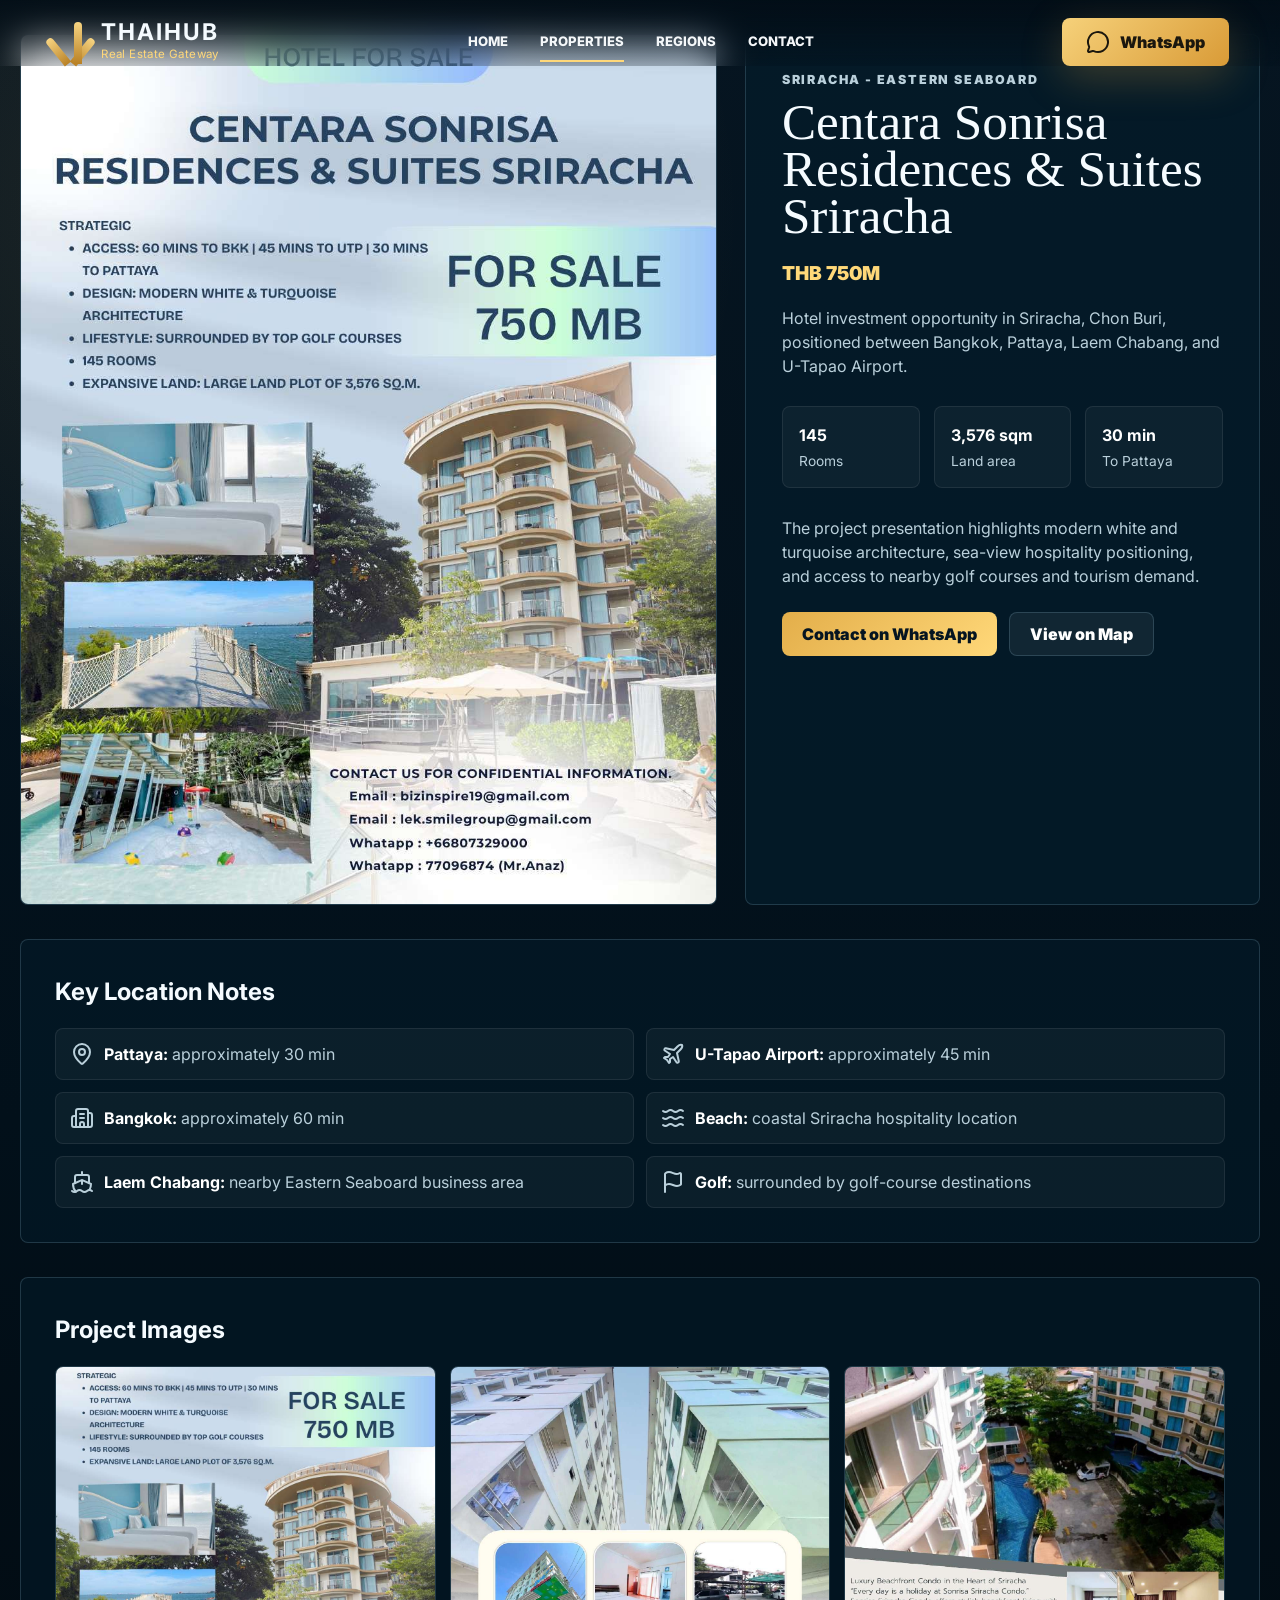
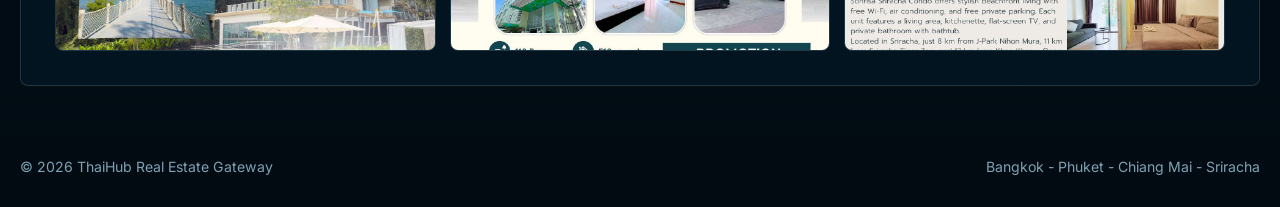
==== property-centara-sonrisa.html @ f7728a16 "Initial website with map files" ====
<!DOCTYPE html>
<html lang="en">
<head>
  <meta charset="UTF-8">
  <meta name="viewport" content="width=device-width, initial-scale=1.0">
  <title>Centara Sonrisa Residences & Suites | ThaiHub</title>
  <link rel="preconnect" href="https://fonts.googleapis.com">
  <link rel="preconnect" href="https://fonts.gstatic.com" crossorigin>
  <link href="https://fonts.googleapis.com/css2?family=Cairo:wght@400;600;700;800&family=Cormorant+Garamond:wght@600;700&family=Inter:wght@400;500;600;700;800&family=Noto+Sans+Thai:wght@400;600;700&display=swap" rel="stylesheet">
  <link rel="stylesheet" href="styles.css">
</head>
<body class="property-detail-page">
  <header class="site-header detail-header">
    <a class="brand" href="index.html">
      <span class="brand-mark" aria-hidden="true">
        <span></span><span></span><span></span>
      </span>
      <span><strong>ThaiHub</strong><small>Real Estate Gateway</small></span>
    </a>
    <nav class="main-nav" aria-label="Primary">
      <a href="index.html#home">Home</a>
      <a class="active" href="index.html#properties">Properties</a>
      <a href="index.html#regions">Regions</a>
      <a href="index.html#contact">Contact</a>
    </nav>
    <a class="primary-action" href="https://wa.me/66644462456?text=Hello%20ThaiHub%2C%20I%20want%20details%20about%20Centara%20Sonrisa%20Residences%20and%20Suites." target="_blank" rel="noreferrer">
      <i data-lucide="message-circle"></i>
      WhatsApp
    </a>
  </header>

  <main class="detail-main">
    <section class="detail-hero container">
      <div class="detail-media">
        <img src="assets/projects/centara-p1-1.jpg" alt="Centara Sonrisa Residences and Suites Sriracha exterior">
      </div>
      <div class="detail-panel">
        <p class="eyebrow">Sriracha - Eastern Seaboard</p>
        <h1>Centara Sonrisa Residences & Suites Sriracha</h1>
        <strong class="detail-price">THB 750M</strong>
        <p>
          Hotel investment opportunity in Sriracha, Chon Buri, positioned between Bangkok,
          Pattaya, Laem Chabang, and U-Tapao Airport.
        </p>
        <div class="detail-grid">
          <div class="detail-spec"><strong>145</strong><span>Rooms</span></div>
          <div class="detail-spec"><strong>3,576 sqm</strong><span>Land area</span></div>
          <div class="detail-spec"><strong>30 min</strong><span>To Pattaya</span></div>
        </div>
        <p>
          The project presentation highlights modern white and turquoise architecture,
          sea-view hospitality positioning, and access to nearby golf courses and tourism demand.
        </p>
        <div class="detail-actions">
          <a class="primary" href="https://wa.me/66644462456?text=Hello%20ThaiHub%2C%20I%20want%20details%20about%20Centara%20Sonrisa%20Residences%20and%20Suites." target="_blank" rel="noreferrer">Contact on WhatsApp</a>
          <a class="secondary" href="index.html?property=project-centara-sonrisa#regions">View on Map</a>
        </div>
      </div>
    </section>

    <section class="detail-section container">
      <h2>Key Location Notes</h2>
      <ul class="detail-list">
        <li><i data-lucide="map-pin"></i><span><strong>Pattaya:</strong> approximately 30 min</span></li>
        <li><i data-lucide="plane"></i><span><strong>U-Tapao Airport:</strong> approximately 45 min</span></li>
        <li><i data-lucide="building-2"></i><span><strong>Bangkok:</strong> approximately 60 min</span></li>
        <li><i data-lucide="waves"></i><span><strong>Beach:</strong> coastal Sriracha hospitality location</span></li>
        <li><i data-lucide="ship"></i><span><strong>Laem Chabang:</strong> nearby Eastern Seaboard business area</span></li>
        <li><i data-lucide="flag"></i><span><strong>Golf:</strong> surrounded by golf-course destinations</span></li>
      </ul>
    </section>

    <section class="detail-section container">
      <h2>Project Images</h2>
      <div class="detail-gallery">
        <img src="assets/projects/centara-p1-1.jpg" alt="Centara Sonrisa project exterior">
        <img src="assets/projects/centara-p2-1.jpg" alt="Centara Sonrisa presentation page">
        <img src="assets/projects/centara-p3-1.jpg" alt="Centara Sonrisa facilities and location">
      </div>
    </section>
  </main>

  <footer class="site-footer">
    <span>© 2026 ThaiHub Real Estate Gateway</span>
    <span>Bangkok - Phuket - Chiang Mai - Sriracha</span>
  </footer>
  <script src="assets/lucide.min.js"></script>
  <script>
    if (window.lucide) window.lucide.createIcons();
  </script>
</body>
</html>
---- styles.css ----
:root {
  color-scheme: dark;
  --bg: #02131f;
  --bg-2: #041d2c;
  --panel: rgba(5, 32, 48, 0.78);
  --panel-strong: rgba(7, 41, 60, 0.92);
  --line: rgba(166, 214, 235, 0.18);
  --line-bright: rgba(232, 190, 102, 0.5);
  --text: #f5fbff;
  --muted: #bad0db;
  --soft: #7ea2b4;
  --gold: #e3ae4a;
  --gold-2: #ffd879;
  --teal: #19d0b4;
  --cyan: #36b9ff;
  --blue: #2da9ff;
  --violet: #b56cff;
  --orange: #ff744d;
  --green: #84d95c;
  --radius: 8px;
  --shadow: 0 24px 80px rgba(0, 0, 0, 0.34);
  --hero-image: url("assets/hero.jpg");
  --phuket-image: url("assets/phuket.jpg");
  --bangkok-image: url("assets/bangkok.jpg");
  --chiang-mai-image: url("assets/chiang-mai.jpg");
  --pattaya-image: url("assets/pattaya.jpg");
  --khon-kaen-image: url("assets/khon-kaen.jpg");
  --surat-thani-image: url("assets/surat-thani.jpg");
  --active-image: var(--chiang-mai-image);
  --active-color: var(--teal);
}

* {
  box-sizing: border-box;
}

html {
  scroll-behavior: smooth;
}

body {
  margin: 0;
  min-width: 320px;
  overflow-x: hidden;
  background:
    radial-gradient(circle at 73% 8%, rgba(232, 174, 83, 0.17), transparent 26rem),
    radial-gradient(circle at 13% 54%, rgba(45, 169, 255, 0.16), transparent 30rem),
    linear-gradient(180deg, #020f19 0%, #031724 35%, #041c2b 100%);
  color: var(--text);
  font-family:
    Inter, ui-sans-serif, system-ui, -apple-system, BlinkMacSystemFont, "Segoe UI",
    sans-serif;
  line-height: 1.5;
}

body.nav-open {
  overflow: hidden;
}

a {
  color: inherit;
  text-decoration: none;
}

button,
a {
  -webkit-tap-highlight-color: transparent;
}

button {
  color: inherit;
  font: inherit;
}

img,
svg {
  display: block;
}

.container {
  width: min(100% - 40px, 1450px);
  margin-inline: auto;
}

.sr-only {
  position: absolute;
  width: 1px;
  height: 1px;
  padding: 0;
  margin: -1px;
  overflow: hidden;
  clip: rect(0, 0, 0, 0);
  white-space: nowrap;
  border: 0;
}

.site-header {
  position: fixed;
  inset: 0 0 auto;
  z-index: 20;
  display: grid;
  grid-template-columns: auto 1fr auto;
  align-items: center;
  gap: 28px;
  padding: 18px clamp(18px, 4vw, 58px);
  background: linear-gradient(180deg, rgba(2, 13, 22, 0.86), rgba(2, 13, 22, 0.22));
  backdrop-filter: blur(18px);
}

.brand {
  display: inline-flex;
  align-items: center;
  gap: 12px;
  min-width: max-content;
  letter-spacing: 0;
}

.brand strong {
  display: block;
  font-size: clamp(1.16rem, 1.8vw, 1.46rem);
  line-height: 1;
  text-transform: uppercase;
  letter-spacing: 2px;
}

.brand small {
  display: block;
  margin-top: 2px;
  color: var(--gold-2);
  font-size: 0.72rem;
  letter-spacing: 0.4px;
}

.brand-mark {
  position: relative;
  width: 38px;
  height: 44px;
  flex: 0 0 38px;
}

.brand-mark span {
  position: absolute;
  inset: auto 0 0;
  margin: auto;
  width: 8px;
  border-radius: 999px 999px 2px 2px;
  background: linear-gradient(180deg, #f7d482, #b98125);
  transform-origin: bottom center;
}

.brand-mark span:nth-child(1) {
  left: 5px;
  height: 32px;
  transform: rotate(39deg);
}

.brand-mark span:nth-child(2) {
  left: 15px;
  height: 42px;
}

.brand-mark span:nth-child(3) {
  right: 5px;
  height: 32px;
  transform: rotate(-39deg);
}

.main-nav {
  justify-self: center;
  display: flex;
  align-items: center;
  justify-content: center;
  gap: clamp(16px, 2.5vw, 40px);
  color: #f4f7f9;
  font-size: 0.82rem;
  font-weight: 800;
  text-transform: uppercase;
}

.main-nav a {
  position: relative;
  padding: 10px 0;
}

.main-nav a::after {
  content: "";
  position: absolute;
  left: 0;
  right: 0;
  bottom: 0;
  height: 2px;
  transform: scaleX(0);
  transform-origin: center;
  background: var(--gold-2);
  transition: transform 180ms ease;
}

.main-nav a:hover::after,
.main-nav a.active::after {
  transform: scaleX(1);
}

.language-switcher {
  display: inline-flex;
  align-items: center;
  gap: 2px;
  padding: 3px;
  border: 1px solid rgba(255, 255, 255, 0.12);
  border-radius: 8px;
  background: rgba(3, 18, 29, 0.66);
}

.language-switcher button {
  border: 0;
  border-radius: 6px;
  background: transparent;
  padding: 9px 13px;
  cursor: pointer;
  color: #f7fbff;
  font-weight: 800;
}

.language-switcher button.active {
  background: rgba(0, 0, 0, 0.34);
}

.menu-toggle {
  display: none;
  width: 42px;
  height: 42px;
  place-items: center;
  border: 1px solid var(--line);
  border-radius: 8px;
  background: rgba(2, 20, 33, 0.7);
  cursor: pointer;
}

.hero {
  position: relative;
  min-height: 68vh;
  padding: clamp(112px, 14vw, 145px) clamp(20px, 8vw, 128px) clamp(58px, 8vw, 95px);
  display: flex;
  align-items: center;
  isolation: isolate;
  overflow: hidden;
}

.hero-media {
  position: absolute;
  inset: 0;
  z-index: -2;
  background-image: var(--hero-image);
  background-size: cover;
  background-position: center;
  transform: scale(1.02);
}

.hero::before,
.hero::after {
  content: "";
  position: absolute;
  inset: 0;
  z-index: -1;
  pointer-events: none;
}

.hero::before {
  background:
    linear-gradient(90deg, rgba(1, 12, 21, 0.96) 0%, rgba(2, 14, 23, 0.74) 35%, rgba(3, 17, 29, 0.2) 72%),
    linear-gradient(180deg, rgba(2, 13, 22, 0.48), rgba(2, 13, 22, 0.9));
}

.hero::after {
  background: linear-gradient(180deg, transparent 0%, var(--bg) 100%);
}

.hero-content {
  max-width: 690px;
}

.eyebrow {
  margin: 0 0 8px;
  color: var(--gold-2);
  font-size: 0.78rem;
  font-weight: 900;
  letter-spacing: 1.8px;
  text-transform: uppercase;
}

h1,
h2,
h3,
p {
  margin-top: 0;
}

h1 {
  margin-bottom: 12px;
  font-family: Georgia, "Times New Roman", serif;
  font-size: clamp(3.2rem, 7vw, 6.8rem);
  line-height: 0.92;
  font-weight: 500;
}

.hero-lead {
  max-width: 610px;
  margin-bottom: 28px;
  color: #f0f5f7;
  font-size: clamp(1.16rem, 2.2vw, 1.72rem);
  font-weight: 760;
}

.hero-actions,
.contact-section {
  display: flex;
  align-items: center;
  gap: 14px;
  flex-wrap: wrap;
}

.primary-action,
.secondary-action,
.card-action {
  min-height: 48px;
  display: inline-flex;
  align-items: center;
  justify-content: center;
  gap: 10px;
  border-radius: 8px;
  font-weight: 900;
  transition:
    transform 180ms ease,
    border-color 180ms ease,
    background 180ms ease;
}

.primary-action {
  padding: 0 24px;
  color: #1b170e;
  background: linear-gradient(135deg, #f6d17a, #d99b37);
  box-shadow: 0 12px 40px rgba(225, 164, 62, 0.25);
}

.secondary-action,
.card-action {
  border: 1px solid var(--line);
  background: rgba(5, 30, 47, 0.62);
  color: #f8fcff;
}

.secondary-action {
  padding: 0 20px;
}

.primary-action:hover,
.secondary-action:hover,
.card-action:hover {
  transform: translateY(-2px);
}

.region-section,
.properties-section,
.about-section,
.contact-section {
  width: min(100% - 40px, 1450px);
  margin-inline: auto;
  scroll-margin-top: 112px;
}

.region-section {
  position: relative;
  padding: 40px 0 60px;
}

.section-heading {
  position: relative;
  z-index: 5;
  text-align: center;
  margin-bottom: 30px;
}

.section-heading h2,
.properties-section h2,
.about-section h2,
.contact-section h2 {
  margin-bottom: 0;
  color: var(--gold-2);
  font-family: Georgia, "Times New Roman", serif;
  font-size: clamp(2rem, 3.6vw, 3.25rem);
  line-height: 1.03;
  font-weight: 500;
}

.section-heading.compact {
  margin-bottom: 20px;
}

.region-grid {
  display: grid;
  grid-template-columns: minmax(275px, 340px) minmax(390px, 1fr) minmax(300px, 380px);
  gap: 22px;
  align-items: center;
}

.spotlight-card,
.region-button,
.benefit-strip,
.property-card,
.about-section,
.contact-section {
  border: 1px solid var(--line);
  background: var(--panel);
  box-shadow: var(--shadow);
  backdrop-filter: blur(22px);
}

.spotlight-card {
  overflow: hidden;
  border-radius: var(--radius);
}

.spotlight-image {
  min-height: 155px;
  background:
    linear-gradient(180deg, rgba(2, 14, 23, 0.04), rgba(2, 14, 23, 0.7)),
    var(--active-image);
  background-size: cover;
  background-position: center;
}

.spotlight-body {
  padding: 22px 24px 18px;
}

.region-type {
  margin-bottom: 2px;
  color: var(--muted);
  font-weight: 700;
}

.spotlight-card h3 {
  margin-bottom: 18px;
  font-size: clamp(2.1rem, 3.2vw, 2.75rem);
  line-height: 1;
  text-transform: uppercase;
}

.weather-row {
  display: flex;
  align-items: center;
  gap: 14px;
  margin-bottom: 20px;
}

.weather-icon {
  width: 56px;
  height: 56px;
  display: grid;
  place-items: center;
  color: var(--gold-2);
}

.weather-icon svg {
  width: 42px;
  height: 42px;
  stroke-width: 1.8;
}

.weather-row strong {
  display: block;
  font-size: 2.35rem;
  line-height: 1;
}

.weather-row span:not(.weather-icon) {
  color: var(--muted);
  font-size: 0.94rem;
}

.metric-stack {
  display: grid;
  gap: 16px;
  padding: 16px 0;
  border-top: 1px solid rgba(255, 255, 255, 0.08);
  border-bottom: 1px solid rgba(255, 255, 255, 0.08);
}

.metric-label {
  display: flex;
  justify-content: space-between;
  gap: 12px;
  margin-bottom: 8px;
  color: #eff7fb;
  font-size: 0.94rem;
}

.metric-label strong {
  color: #fff;
}

.meter {
  display: block;
  height: 7px;
  overflow: hidden;
  border-radius: 999px;
  background: rgba(126, 162, 180, 0.22);
}

.meter span {
  display: block;
  height: 100%;
  width: 50%;
  border-radius: inherit;
  background: linear-gradient(90deg, var(--active-color), var(--cyan));
  transition: width 220ms ease;
}

.best-for {
  display: flex;
  gap: 12px;
  align-items: flex-start;
  padding: 16px 0;
}

.best-icon {
  color: var(--active-color);
}

.best-for small {
  display: block;
  color: var(--soft);
  font-weight: 800;
}

.best-for p {
  margin-bottom: 0;
  color: #f8fbff;
}

.card-action {
  width: 100%;
  justify-content: space-between;
  padding: 0 18px;
}

.map-panel {
  position: relative;
  min-height: 620px;
  display: grid;
  place-items: center;
  align-self: start;
  isolation: isolate;
  touch-action: pan-y;
}

.map-panel::before {
  content: "";
  position: absolute;
  inset: 2% 4% 0;
  border-radius: 48%;
  background:
    radial-gradient(circle, rgba(23, 204, 184, 0.1), transparent 58%),
    radial-gradient(circle at 45% 56%, rgba(218, 164, 65, 0.08), transparent 36%);
  filter: blur(2px);
}

.thai-map {
  position: relative;
  z-index: 1;
  width: min(100%, 720px);
  height: auto;
  overflow: visible;
}

.thai-gadm-map {
  position: relative;
  z-index: 2;
  width: min(100%, 520px);
  height: min(74vh, 700px);
  min-height: 560px;
  border: 0;
  filter: drop-shadow(0 24px 45px rgba(0, 0, 0, 0.34));
  will-change: transform;
}

.thai-gadm-inline-map {
  overflow: visible;
  background: transparent;
}

.map-zoom-controls {
  position: absolute;
  top: 18px;
  right: 18px;
  z-index: 7;
  display: grid;
  gap: 8px;
}

.map-zoom-controls button {
  width: 38px;
  height: 38px;
  display: grid;
  place-items: center;
  border: 1px solid rgba(255, 216, 121, 0.3);
  border-radius: 8px;
  color: #fff;
  background: rgba(3, 24, 38, 0.82);
  box-shadow: 0 12px 28px rgba(0, 0, 0, 0.28);
  cursor: pointer;
  transition:
    transform 160ms ease,
    border-color 160ms ease,
    background 160ms ease;
}

.map-zoom-controls button:hover,
.map-zoom-controls button:focus-visible {
  transform: translateY(-1px);
  border-color: rgba(255, 216, 121, 0.68);
  background: rgba(8, 42, 62, 0.94);
}

.map-zoom-controls svg {
  width: 18px;
  height: 18px;
}

.city-marker-layer,
.property-marker-layer {
  pointer-events: auto;
}

.province-label-layer {
  pointer-events: none;
}

.province-label {
  fill: rgba(246, 252, 255, 0.78);
  stroke: rgba(2, 19, 31, 0.66);
  paint-order: stroke;
  font-weight: 800;
  letter-spacing: 0;
  text-anchor: middle;
  vector-effect: non-scaling-stroke;
  opacity: 0.86;
}

.city-marker,
.property-marker {
  cursor: pointer;
}

.city-marker {
  filter: drop-shadow(0 0 8px rgba(255, 70, 82, 0.64));
}

.city-marker-halo {
  fill: rgba(255, 56, 72, 0.16);
  stroke: rgba(255, 174, 174, 0.5);
  stroke-width: 2;
}

.city-marker-dot {
  fill: #ff3548;
  stroke: #fff0f1;
  stroke-width: 2;
}

.property-marker {
  filter: drop-shadow(0 0 10px rgba(255, 56, 72, 0.82));
}

.property-marker.focused {
  filter: drop-shadow(0 0 16px rgba(255, 216, 121, 0.95));
}

.property-marker.focused .property-marker-diamond {
  stroke: #fff3c5;
  stroke-width: 4;
}

.property-marker-halo {
  fill: rgba(255, 216, 121, 0.18);
  stroke: rgba(255, 216, 121, 0.68);
  stroke-width: 2;
  transform-box: fill-box;
  transform-origin: center;
  animation: propertyPulse 1.9s ease-in-out infinite;
}

.property-marker-diamond {
  fill: rgba(2, 19, 31, 0.88);
  stroke: #ffd879;
  stroke-width: 3;
}

.property-marker-dot {
  fill: #ffd879;
  stroke: #08131c;
  stroke-width: 2.4;
}

.map-hover-card {
  position: absolute;
  z-index: 6;
  width: 232px;
  overflow: hidden;
  border: 1px solid rgba(255, 216, 121, 0.4);
  border-radius: 8px;
  background: rgba(3, 24, 38, 0.94);
  box-shadow: 0 20px 50px rgba(0, 0, 0, 0.36);
  opacity: 0;
  pointer-events: none;
  transform: translate(-50%, 12px) scale(0.96);
  transition:
    opacity 150ms ease,
    transform 150ms ease;
}

.map-hover-card.visible {
  opacity: 1;
  pointer-events: auto;
  transform: translate(-50%, 12px) scale(1);
}

.map-hover-card img {
  width: 100%;
  height: 96px;
  object-fit: cover;
  display: block;
}

.map-hover-card span,
.map-hover-card strong,
.map-hover-card small {
  display: block;
  padding-inline: 14px;
}

.map-hover-card span {
  padding-top: 11px;
  color: var(--gold-2);
  font-size: 0.72rem;
  font-weight: 900;
  text-transform: uppercase;
}

.map-hover-card strong {
  padding-top: 3px;
  color: #fff;
  font-size: 0.95rem;
  line-height: 1.2;
}

.map-hover-card small {
  padding-top: 5px;
  padding-bottom: 13px;
  color: var(--muted);
  font-size: 0.78rem;
  line-height: 1.35;
}

.tooltip-actions {
  display: flex;
  gap: 8px;
  padding: 0 14px 14px;
}

.tooltip-action {
  flex: 1;
  display: inline-flex;
  align-items: center;
  justify-content: center;
  min-height: 34px;
  border: 1px solid rgba(255, 216, 121, 0.35);
  border-radius: 8px;
  color: #061521;
  background: linear-gradient(135deg, var(--gold), var(--gold-2));
  font-size: 0.78rem;
  font-weight: 900;
  text-decoration: none;
}

.tooltip-action.whatsapp {
  color: #fff;
  border-color: rgba(37, 211, 102, 0.42);
  background: rgba(37, 211, 102, 0.2);
}

@keyframes propertyPulse {
  0%,
  100% {
    transform: scale(0.72);
    opacity: 0.35;
  }

  50% {
    transform: scale(1.16);
    opacity: 0.72;
  }
}

.sea-route {
  fill: none;
  stroke: url("#seaLine");
  stroke-width: 2;
  stroke-dasharray: 8 9;
}

.route-soft {
  opacity: 0.72;
}

.region-area {
  cursor: pointer;
  stroke: rgba(255, 255, 255, 0.58);
  stroke-width: 3;
  stroke-linejoin: round;
  filter: drop-shadow(0 16px 22px rgba(0, 0, 0, 0.32));
  opacity: 0.78;
  transition:
    opacity 180ms ease,
    filter 180ms ease,
    transform 180ms ease;
}

.region-area[data-region="chiang-mai"] {
  fill: rgba(25, 208, 180, 0.66);
}

.region-area[data-region="khon-kaen"] {
  fill: rgba(181, 108, 255, 0.62);
}

.region-area[data-region="bangkok"] {
  fill: rgba(227, 174, 74, 0.74);
}

.region-area[data-region="pattaya"] {
  fill: rgba(255, 116, 77, 0.72);
}

.region-area[data-region="surat-thani"] {
  fill: rgba(132, 217, 92, 0.66);
}

.region-area[data-region="phuket"] {
  fill: rgba(45, 169, 255, 0.7);
}

.region-area:hover,
.region-area.active,
.map-pin.active circle:first-child {
  opacity: 1;
  filter: url("#mapGlow");
}

.region-area.active {
  stroke: rgba(255, 255, 255, 0.9);
}

.map-is-zoomed .map-label .label-title {
  font-size: 10px;
  opacity: 0.78;
}

.map-is-zoomed .map-label .label-sub {
  font-size: 8px;
  opacity: 0.68;
}

.map-coastline {
  fill: none;
  pointer-events: none;
  stroke: rgba(249, 246, 230, 0.42);
  stroke-width: 1.3;
  stroke-dasharray: 3 7;
}

.map-pin {
  cursor: pointer;
}

.map-pin circle:first-child {
  fill: var(--pin, var(--teal));
  opacity: 0.86;
  transition:
    r 180ms ease,
    opacity 180ms ease;
}

.map-pin circle:nth-child(2) {
  fill: #fff;
}

.map-pin[data-region="chiang-mai"] {
  --pin: var(--teal);
}

.map-pin[data-region="khon-kaen"] {
  --pin: var(--violet);
}

.map-pin[data-region="bangkok"] {
  --pin: var(--gold);
}

.map-pin[data-region="pattaya"] {
  --pin: var(--orange);
}

.map-pin[data-region="surat-thani"] {
  --pin: var(--green);
}

.map-pin[data-region="phuket"] {
  --pin: var(--blue);
}

.map-pin.active circle:first-child {
  r: 19;
}

.map-label {
  cursor: pointer;
  fill: #fff;
}

.map-label path {
  fill: none;
  stroke: rgba(245, 248, 251, 0.25);
  stroke-dasharray: 4 5;
}

.label-title {
  font-size: 18px;
  font-weight: 900;
  letter-spacing: 0.5px;
}

.label-sub {
  fill: #d6e5eb;
  font-size: 14px;
}

.map-label.active .label-title {
  fill: var(--active-color);
}

.region-list {
  display: grid;
  gap: 10px;
}

.region-button {
  --card-image: var(--bangkok-image);
  position: relative;
  min-height: 86px;
  overflow: hidden;
  display: flex;
  align-items: center;
  justify-content: space-between;
  gap: 16px;
  border-radius: var(--radius);
  padding: 14px 16px 14px 20px;
  text-align: left;
  cursor: pointer;
}

.region-button::before {
  content: "";
  position: absolute;
  inset: 0 0 0 36%;
  background:
    linear-gradient(90deg, var(--panel-strong), rgba(3, 20, 32, 0.38)),
    var(--card-image);
  background-size: cover;
  background-position: center;
  opacity: 0.78;
  transition: opacity 180ms ease;
}

.region-button::after {
  content: "";
  position: absolute;
  inset: 0;
  border-radius: inherit;
  border-left: 4px solid var(--button-color, var(--gold));
  opacity: 0.84;
}

.region-button[data-region="bangkok"] {
  --card-image: var(--bangkok-image);
  --button-color: var(--gold);
}

.region-button[data-region="chiang-mai"] {
  --card-image: var(--chiang-mai-image);
  --button-color: var(--teal);
}

.region-button[data-region="pattaya"] {
  --card-image: var(--pattaya-image);
  --button-color: var(--orange);
}

.region-button[data-region="khon-kaen"] {
  --card-image: var(--khon-kaen-image);
  --button-color: var(--violet);
}

.region-button[data-region="surat-thani"] {
  --card-image: var(--surat-thani-image);
  --button-color: var(--green);
}

.region-button[data-region="phuket"] {
  --card-image: var(--phuket-image);
  --button-color: var(--blue);
}

.region-button[data-region="northern-thailand"] {
  --card-image: var(--chiang-mai-image);
  --button-color: var(--teal);
}

.region-button[data-region="isaan-northeast"] {
  --card-image: var(--khon-kaen-image);
  --button-color: var(--violet);
}

.region-button[data-region="western-mountain"] {
  --card-image: var(--hero-image);
  --button-color: var(--blue);
}

.region-button[data-region="bangkok-central"] {
  --card-image: var(--bangkok-image);
  --button-color: var(--gold);
}

.region-button[data-region="eastern-seaboard"] {
  --card-image: var(--pattaya-image);
  --button-color: var(--orange);
}

.region-button[data-region="southern-thailand"] {
  --card-image: var(--phuket-image);
  --button-color: var(--green);
}

.region-button:hover,
.region-button.active {
  border-color: color-mix(in srgb, var(--button-color) 70%, white 8%);
  transform: translateX(-3px);
}

.region-button:hover::before,
.region-button.active::before {
  opacity: 1;
}

.region-button-copy,
.region-button > svg {
  position: relative;
  z-index: 1;
}

.region-button strong,
.region-button small,
.region-button em {
  display: block;
}

.region-button strong {
  font-size: 1.08rem;
  text-transform: uppercase;
}

.region-button small {
  color: var(--button-color, var(--gold));
  font-weight: 900;
}

.region-button em {
  max-width: 250px;
  color: #eff7fb;
  font-size: 0.79rem;
  font-style: normal;
}

.benefit-strip {
  width: min(100%, 1180px);
  margin: 26px auto 0;
  display: grid;
  grid-template-columns: repeat(5, 1fr);
  border-radius: var(--radius);
  overflow: hidden;
}

.benefit-strip > div {
  display: flex;
  gap: 14px;
  padding: 20px 22px;
  border-right: 1px solid rgba(255, 255, 255, 0.08);
}

.benefit-strip > div:last-child {
  border-right: 0;
}

.benefit-strip svg {
  color: var(--gold-2);
  width: 34px;
  height: 34px;
  flex: 0 0 auto;
  stroke-width: 1.8;
}

.benefit-strip p {
  margin: 0;
}

.benefit-strip strong {
  display: block;
  margin-bottom: 2px;
}

.benefit-strip span {
  display: block;
  color: var(--muted);
  font-size: 0.9rem;
}

.properties-section {
  padding: 62px 0 48px;
}

.property-grid {
  display: grid;
  grid-template-columns: repeat(2, minmax(0, 1fr));
  gap: 18px;
}

.property-card {
  min-height: 210px;
  padding: 24px;
  border-radius: var(--radius);
  background:
    linear-gradient(180deg, rgba(4, 28, 43, 0.45), rgba(4, 28, 43, 0.94)),
    var(--panel);
}

.project-property-card {
  overflow: hidden;
  padding: 0;
}

.project-property-card img {
  display: block;
  width: 100%;
  height: 220px;
  object-fit: cover;
}

.project-property-card span,
.project-property-card h3,
.project-property-card p,
.project-property-card .property-card-link {
  margin-inline: 24px;
}

.property-card span {
  display: block;
  margin-top: 22px;
  color: var(--gold-2);
  font-weight: 900;
  text-transform: uppercase;
  font-size: 0.78rem;
}

.property-card h3 {
  margin: 12px 0 10px;
  font-size: clamp(1.35rem, 2.4vw, 2rem);
}

.property-card p {
  color: var(--muted);
  margin-bottom: 18px;
}

.property-card-link {
  display: inline-flex;
  align-items: center;
  justify-content: center;
  min-height: 40px;
  margin-bottom: 24px;
  padding: 0 18px;
  border: 1px solid rgba(255, 216, 121, 0.36);
  border-radius: 8px;
  color: #061521;
  background: linear-gradient(135deg, var(--gold), var(--gold-2));
  font-weight: 900;
  text-decoration: none;
}

.property-detail-page {
  min-height: 100vh;
  background:
    radial-gradient(circle at 16% 12%, rgba(212, 168, 83, 0.13), transparent 28%),
    linear-gradient(180deg, #061521, #02101a 62%, #020b12);
}

.detail-header {
  min-height: auto;
  padding-bottom: 0;
}

.detail-main {
  padding: 34px 0 70px;
}

.detail-hero {
  display: grid;
  grid-template-columns: minmax(0, 1.15fr) minmax(340px, 0.85fr);
  gap: 28px;
  align-items: stretch;
}

.detail-media {
  overflow: hidden;
  border: 1px solid var(--line);
  border-radius: var(--radius);
  background: rgba(4, 28, 43, 0.72);
}

.detail-media img {
  display: block;
  width: 100%;
  height: 100%;
  min-height: 500px;
  object-fit: cover;
}

.detail-panel {
  padding: clamp(24px, 4vw, 36px);
  border: 1px solid var(--line);
  border-radius: var(--radius);
  background: rgba(4, 28, 43, 0.76);
}

.detail-panel h1 {
  margin: 8px 0 12px;
  font-size: clamp(2rem, 4vw, 3.45rem);
}

.detail-panel p {
  color: var(--muted);
}

.detail-price {
  display: inline-flex;
  margin: 8px 0 18px;
  color: var(--gold-2);
  font-size: 1.2rem;
  font-weight: 900;
}

.detail-actions {
  display: flex;
  flex-wrap: wrap;
  gap: 12px;
  margin-top: 24px;
}

.detail-actions a {
  min-height: 44px;
  display: inline-flex;
  align-items: center;
  justify-content: center;
  padding: 0 20px;
  border-radius: 8px;
  text-decoration: none;
  font-weight: 900;
}

.detail-actions .primary {
  color: #061521;
  background: linear-gradient(135deg, var(--gold), var(--gold-2));
}

.detail-actions .secondary {
  color: #fff;
  border: 1px solid var(--line);
  background: rgba(255, 255, 255, 0.06);
}

.detail-grid {
  display: grid;
  grid-template-columns: repeat(3, minmax(0, 1fr));
  gap: 14px;
  margin: 28px 0;
}

.detail-spec {
  padding: 16px;
  border: 1px solid rgba(255, 255, 255, 0.08);
  border-radius: 8px;
  background: rgba(255, 255, 255, 0.04);
}

.detail-spec strong,
.detail-spec span {
  display: block;
}

.detail-spec strong {
  color: #fff;
  font-size: 1rem;
}

.detail-spec span {
  margin-top: 4px;
  color: var(--muted);
  font-size: 0.86rem;
}

.detail-section {
  margin-top: 34px;
  padding: clamp(24px, 4vw, 34px);
  border: 1px solid var(--line);
  border-radius: var(--radius);
  background: rgba(4, 28, 43, 0.55);
}

.detail-section h2 {
  margin: 0 0 18px;
}

.detail-list {
  display: grid;
  grid-template-columns: repeat(2, minmax(0, 1fr));
  gap: 12px;
  margin: 0;
  padding: 0;
  list-style: none;
}

.detail-list li {
  display: flex;
  align-items: center;
  gap: 10px;
  padding: 13px 14px;
  border: 1px solid rgba(255, 255, 255, 0.08);
  border-radius: 8px;
  color: var(--muted);
  background: rgba(255, 255, 255, 0.04);
}

.detail-list i {
  width: 19px;
  height: 19px;
  flex: 0 0 auto;
  color: var(--gold-2);
}

.detail-list strong {
  color: #fff;
}

.detail-gallery {
  display: grid;
  grid-template-columns: repeat(3, minmax(0, 1fr));
  gap: 14px;
}

.detail-gallery img {
  width: 100%;
  aspect-ratio: 4 / 3;
  object-fit: cover;
  border: 1px solid var(--line);
  border-radius: 8px;
}

.about-section,
.contact-section {
  margin-bottom: 20px;
  padding: clamp(24px, 4vw, 38px);
  border-radius: var(--radius);
}

.about-section {
  display: grid;
  grid-template-columns: 0.9fr 1.1fr;
  gap: 28px;
  align-items: center;
}

.about-section p {
  margin-bottom: 0;
  color: var(--muted);
  font-size: 1.05rem;
}

.contact-section {
  margin-bottom: 46px;
  justify-content: space-between;
}

.contact-section h2 {
  color: #fff;
}

.site-footer {
  width: min(100% - 40px, 1450px);
  margin: 0 auto 30px;
  display: flex;
  justify-content: space-between;
  gap: 18px;
  color: var(--soft);
  font-size: 0.88rem;
}

[dir="rtl"] .main-nav,
[dir="rtl"] .hero-content,
[dir="rtl"] .spotlight-card,
[dir="rtl"] .region-button,
[dir="rtl"] .about-section,
[dir="rtl"] .contact-section {
  text-align: right;
}

[dir="rtl"] .region-button::after {
  border-left: 0;
  border-right: 4px solid var(--button-color, var(--gold));
}

[dir="rtl"] .card-action svg,
[dir="rtl"] .region-button > svg {
  transform: rotate(180deg);
}

[dir="rtl"] .benefit-strip > div {
  border-right: 0;
  border-left: 1px solid rgba(255, 255, 255, 0.08);
}

@media (max-width: 1220px) {
  .site-header {
    grid-template-columns: auto auto 1fr;
  }

  .main-nav {
    grid-column: 1 / -1;
    width: 100%;
    justify-content: flex-start;
    overflow-x: auto;
    padding-bottom: 3px;
  }

  .language-switcher {
    justify-self: end;
  }

  .region-grid {
    grid-template-columns: minmax(270px, 340px) 1fr;
  }

  .map-panel {
    min-height: 570px;
  }

  .region-list {
    grid-column: 1 / -1;
    grid-template-columns: repeat(3, 1fr);
  }

  .benefit-strip {
    grid-template-columns: repeat(3, 1fr);
  }
}

@media (max-width: 860px) {
  .site-header {
    grid-template-columns: auto auto;
    gap: 12px;
    padding: 14px 16px;
  }

  .menu-toggle {
    display: grid;
    justify-self: end;
  }

  .language-switcher {
    grid-column: 1 / -1;
    justify-self: stretch;
    display: grid;
    grid-template-columns: repeat(3, 1fr);
  }

  .main-nav {
    position: fixed;
    inset: 86px 14px auto;
    display: none;
    padding: 16px;
    border: 1px solid var(--line);
    border-radius: var(--radius);
    background: rgba(2, 17, 28, 0.96);
    box-shadow: var(--shadow);
    flex-direction: column;
    align-items: stretch;
    overflow: visible;
  }

  body.nav-open .main-nav {
    display: flex;
  }

  .hero {
    min-height: 64vh;
    padding-top: 158px;
  }

  .hero-lead {
    font-size: 1.08rem;
  }

  .region-section,
  .properties-section,
  .about-section,
  .contact-section,
  .site-footer {
    width: min(100% - 28px, 1450px);
  }

  .region-grid,
  .property-grid,
  .about-section,
  .detail-hero,
  .detail-grid,
  .detail-list,
  .detail-gallery {
    grid-template-columns: 1fr;
  }

  .detail-media img {
    min-height: 320px;
  }

  .map-panel {
    order: -1;
    min-height: 520px;
  }

  .region-list {
    grid-template-columns: 1fr;
  }

  .thai-map {
    width: min(100%, 560px);
  }

  .thai-gadm-map {
    width: min(100%, 380px);
    height: 510px;
    min-height: 500px;
  }

  .map-hover-card {
    width: 196px;
  }

  .map-hover-card img {
    height: 82px;
  }

  .map-zoom-controls {
    top: 12px;
    right: 12px;
    gap: 6px;
  }

  .map-zoom-controls button {
    width: 34px;
    height: 34px;
  }

  .map-label {
    display: none;
  }

  .benefit-strip {
    grid-template-columns: 1fr;
  }

  .benefit-strip > div {
    border-right: 0;
    border-bottom: 1px solid rgba(255, 255, 255, 0.08);
  }

  .benefit-strip > div:last-child {
    border-bottom: 0;
  }

  .site-footer {
    flex-direction: column;
  }
}

@media (max-width: 540px) {
  .hero-actions,
  .contact-section {
    align-items: stretch;
    flex-direction: column;
  }

  .primary-action,
  .secondary-action {
    width: 100%;
  }

  .spotlight-body {
    padding: 18px;
  }

  .weather-row strong {
    font-size: 2rem;
  }

  .region-button {
    min-height: 104px;
  }

  .region-button::before {
    left: 24%;
  }

  .region-button em {
    max-width: 220px;
  }
}
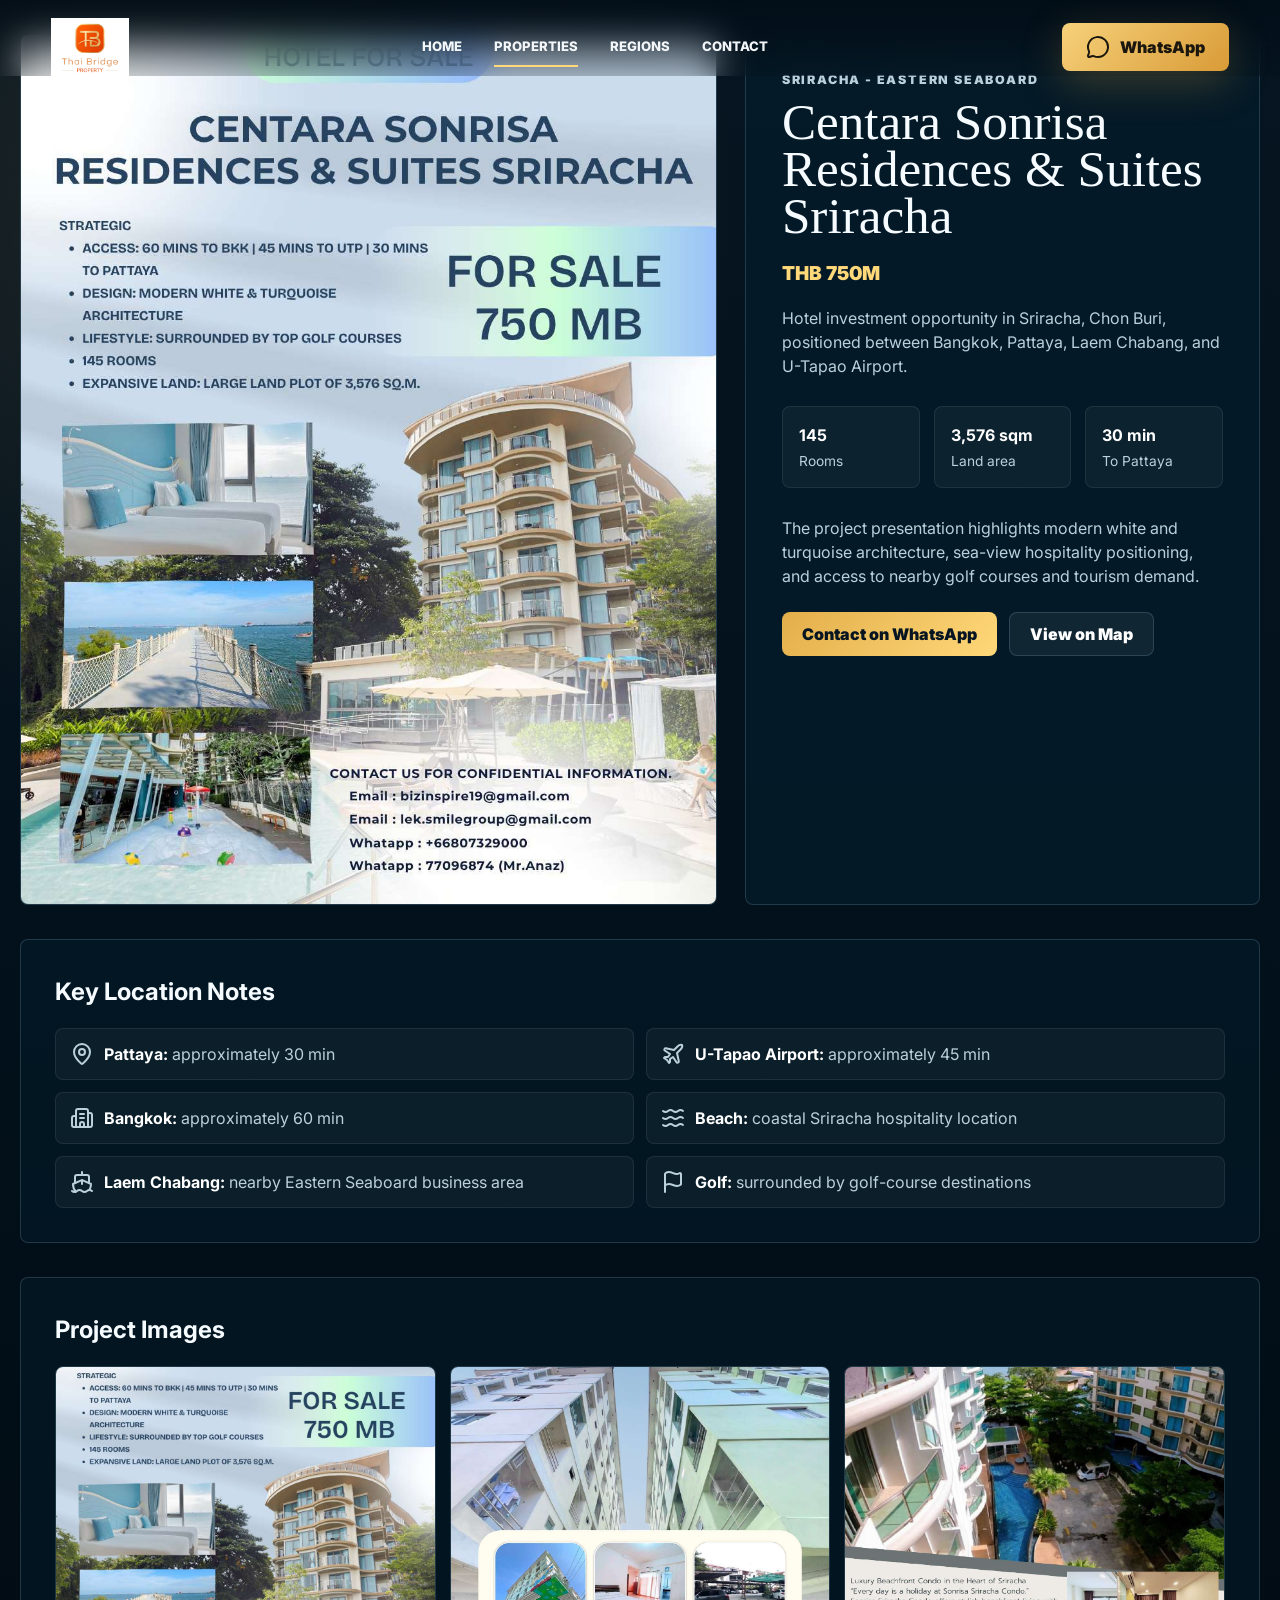
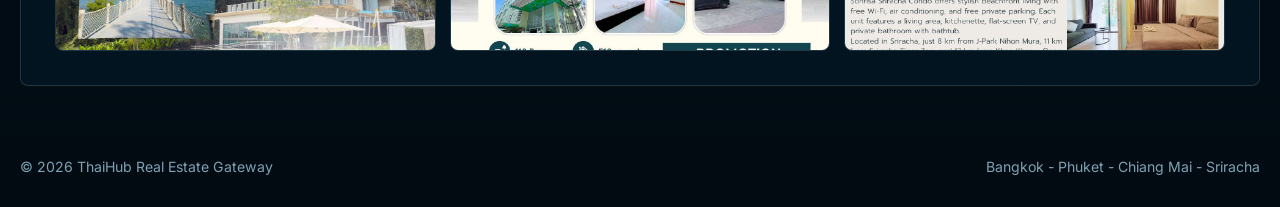
==== commit a0e021eb: "Update website" ====
--- a/property-centara-sonrisa.html
+++ b/property-centara-sonrisa.html
@@ -12,10 +12,8 @@
 <body class="property-detail-page">
   <header class="site-header detail-header">
     <a class="brand" href="index.html">
-      <span class="brand-mark" aria-hidden="true">
-        <span></span><span></span><span></span>
-      </span>
-      <span><strong>ThaiHub</strong><small>Real Estate Gateway</small></span>
+      <img class="brand-logo brand-logo-main" src="assets/logo-main.png" alt="Thai Bridge Property">
+      <img class="brand-logo brand-logo-icon" src="assets/logo-icon.png" alt="" aria-hidden="true">
     </a>
     <nav class="main-nav" aria-label="Primary">
       <a href="index.html#home">Home</a>
--- a/styles.css
+++ b/styles.css
@@ -110,9 +110,27 @@
 .brand {
   display: inline-flex;
   align-items: center;
-  gap: 12px;
+  gap: 10px;
   min-width: max-content;
   letter-spacing: 0;
+}
+
+.brand-logo {
+  display: block;
+  width: auto;
+  object-fit: contain;
+  image-rendering: auto;
+}
+
+.brand-logo-main {
+  height: 58px;
+  max-width: 230px;
+}
+
+.brand-logo-icon {
+  display: none;
+  height: 44px;
+  max-width: 44px;
 }
 
 .brand strong {
@@ -550,7 +568,8 @@
   place-items: center;
   align-self: start;
   isolation: isolate;
-  touch-action: pan-y;
+  touch-action: none;
+  user-select: none;
 }
 
 .map-panel::before {
@@ -598,8 +617,8 @@
 }
 
 .map-zoom-controls button {
-  width: 38px;
-  height: 38px;
+  width: 36px;
+  height: 36px;
   display: grid;
   place-items: center;
   border: 1px solid rgba(255, 216, 121, 0.3);
@@ -668,7 +687,9 @@
 }
 
 .property-marker {
-  filter: drop-shadow(0 0 10px rgba(255, 56, 72, 0.82));
+  filter:
+    drop-shadow(0 0 8px rgba(255, 216, 121, 0.55))
+    drop-shadow(0 2px 8px rgba(0, 0, 0, 0.46));
 }
 
 .property-marker.focused {
@@ -681,24 +702,26 @@
 }
 
 .property-marker-halo {
-  fill: rgba(255, 216, 121, 0.18);
-  stroke: rgba(255, 216, 121, 0.68);
-  stroke-width: 2;
+  fill: rgba(255, 196, 82, 0.13);
+  stroke: rgba(255, 216, 121, 0.52);
+  stroke-width: 1.4;
   transform-box: fill-box;
   transform-origin: center;
-  animation: propertyPulse 1.9s ease-in-out infinite;
+  animation: propertyPulse 2.4s ease-in-out infinite;
 }
 
 .property-marker-diamond {
-  fill: rgba(2, 19, 31, 0.88);
+  fill: #f3b43f;
   stroke: #ffd879;
-  stroke-width: 3;
+  stroke-width: 1.8;
+  vector-effect: non-scaling-stroke;
 }
 
 .property-marker-dot {
-  fill: #ffd879;
-  stroke: #08131c;
-  stroke-width: 2.4;
+  fill: #08131c;
+  stroke: rgba(255, 249, 226, 0.82);
+  stroke-width: 1.3;
+  vector-effect: non-scaling-stroke;
 }
 
 .map-hover-card {
@@ -718,6 +741,32 @@
     transform 150ms ease;
 }
 
+.map-hover-card[data-marker-type="property"] {
+  width: 220px;
+  border-color: rgba(255, 216, 121, 0.48);
+  background: rgba(3, 24, 38, 0.96);
+}
+
+.tooltip-close {
+  position: absolute;
+  top: 8px;
+  right: 8px;
+  width: 27px;
+  height: 27px;
+  display: grid;
+  place-items: center;
+  border: 1px solid rgba(255, 255, 255, 0.1);
+  border-radius: 999px;
+  color: #fff;
+  background: rgba(255, 255, 255, 0.08);
+  cursor: pointer;
+}
+
+.tooltip-close svg {
+  width: 14px;
+  height: 14px;
+}
+
 .map-hover-card.visible {
   opacity: 1;
   pointer-events: auto;
@@ -739,7 +788,7 @@
 }
 
 .map-hover-card span {
-  padding-top: 11px;
+  padding-top: 13px;
   color: var(--gold-2);
   font-size: 0.72rem;
   font-weight: 900;
@@ -747,7 +796,7 @@
 }
 
 .map-hover-card strong {
-  padding-top: 3px;
+  padding-top: 4px;
   color: #fff;
   font-size: 0.95rem;
   line-height: 1.2;
@@ -755,7 +804,7 @@
 
 .map-hover-card small {
   padding-top: 5px;
-  padding-bottom: 13px;
+  padding-bottom: 12px;
   color: var(--muted);
   font-size: 0.78rem;
   line-height: 1.35;
@@ -772,7 +821,7 @@
   display: inline-flex;
   align-items: center;
   justify-content: center;
-  min-height: 34px;
+  min-height: 36px;
   border: 1px solid rgba(255, 216, 121, 0.35);
   border-radius: 8px;
   color: #061521;
@@ -788,16 +837,24 @@
   background: rgba(37, 211, 102, 0.2);
 }
 
+.map-hover-card[data-marker-type="property"] .tooltip-actions {
+  padding-top: 2px;
+}
+
+.map-hover-card[data-marker-type="property"] .tooltip-action.whatsapp {
+  display: none;
+}
+
 @keyframes propertyPulse {
   0%,
   100% {
-    transform: scale(0.72);
-    opacity: 0.35;
+    transform: scale(0.76);
+    opacity: 0.22;
   }
 
   50% {
-    transform: scale(1.16);
-    opacity: 0.72;
+    transform: scale(1.1);
+    opacity: 0.58;
   }
 }
 
@@ -1488,6 +1545,16 @@
     padding: 14px 16px;
   }
 
+  .brand-logo-main {
+    display: none;
+  }
+
+  .brand-logo-icon {
+    display: block;
+    height: 42px;
+    max-width: 42px;
+  }
+
   .menu-toggle {
     display: grid;
     justify-self: end;
@@ -1552,10 +1619,22 @@
   .map-panel {
     order: -1;
     min-height: 520px;
+    width: 100%;
   }
 
   .region-list {
-    grid-template-columns: 1fr;
+    display: flex;
+    gap: 8px;
+    max-width: 100%;
+    overflow-x: auto;
+    padding: 2px 2px 10px;
+    scroll-snap-type: x proximity;
+  }
+
+  .region-button {
+    min-width: 240px;
+    min-height: 88px;
+    scroll-snap-align: start;
   }
 
   .thai-map {
@@ -1569,11 +1648,26 @@
   }
 
   .map-hover-card {
-    width: 196px;
+    position: fixed;
+    left: 50% !important;
+    right: auto;
+    bottom: 14px;
+    top: auto !important;
+    z-index: 40;
+    width: min(100% - 28px, 330px);
+    transform: translate(-50%, 14px) scale(0.98);
+  }
+
+  .map-hover-card.visible {
+    transform: translate(-50%, 0) scale(1);
   }
 
   .map-hover-card img {
     height: 82px;
+  }
+
+  .map-hover-card[data-marker-type="property"] {
+    width: min(100% - 28px, 310px);
   }
 
   .map-zoom-controls {
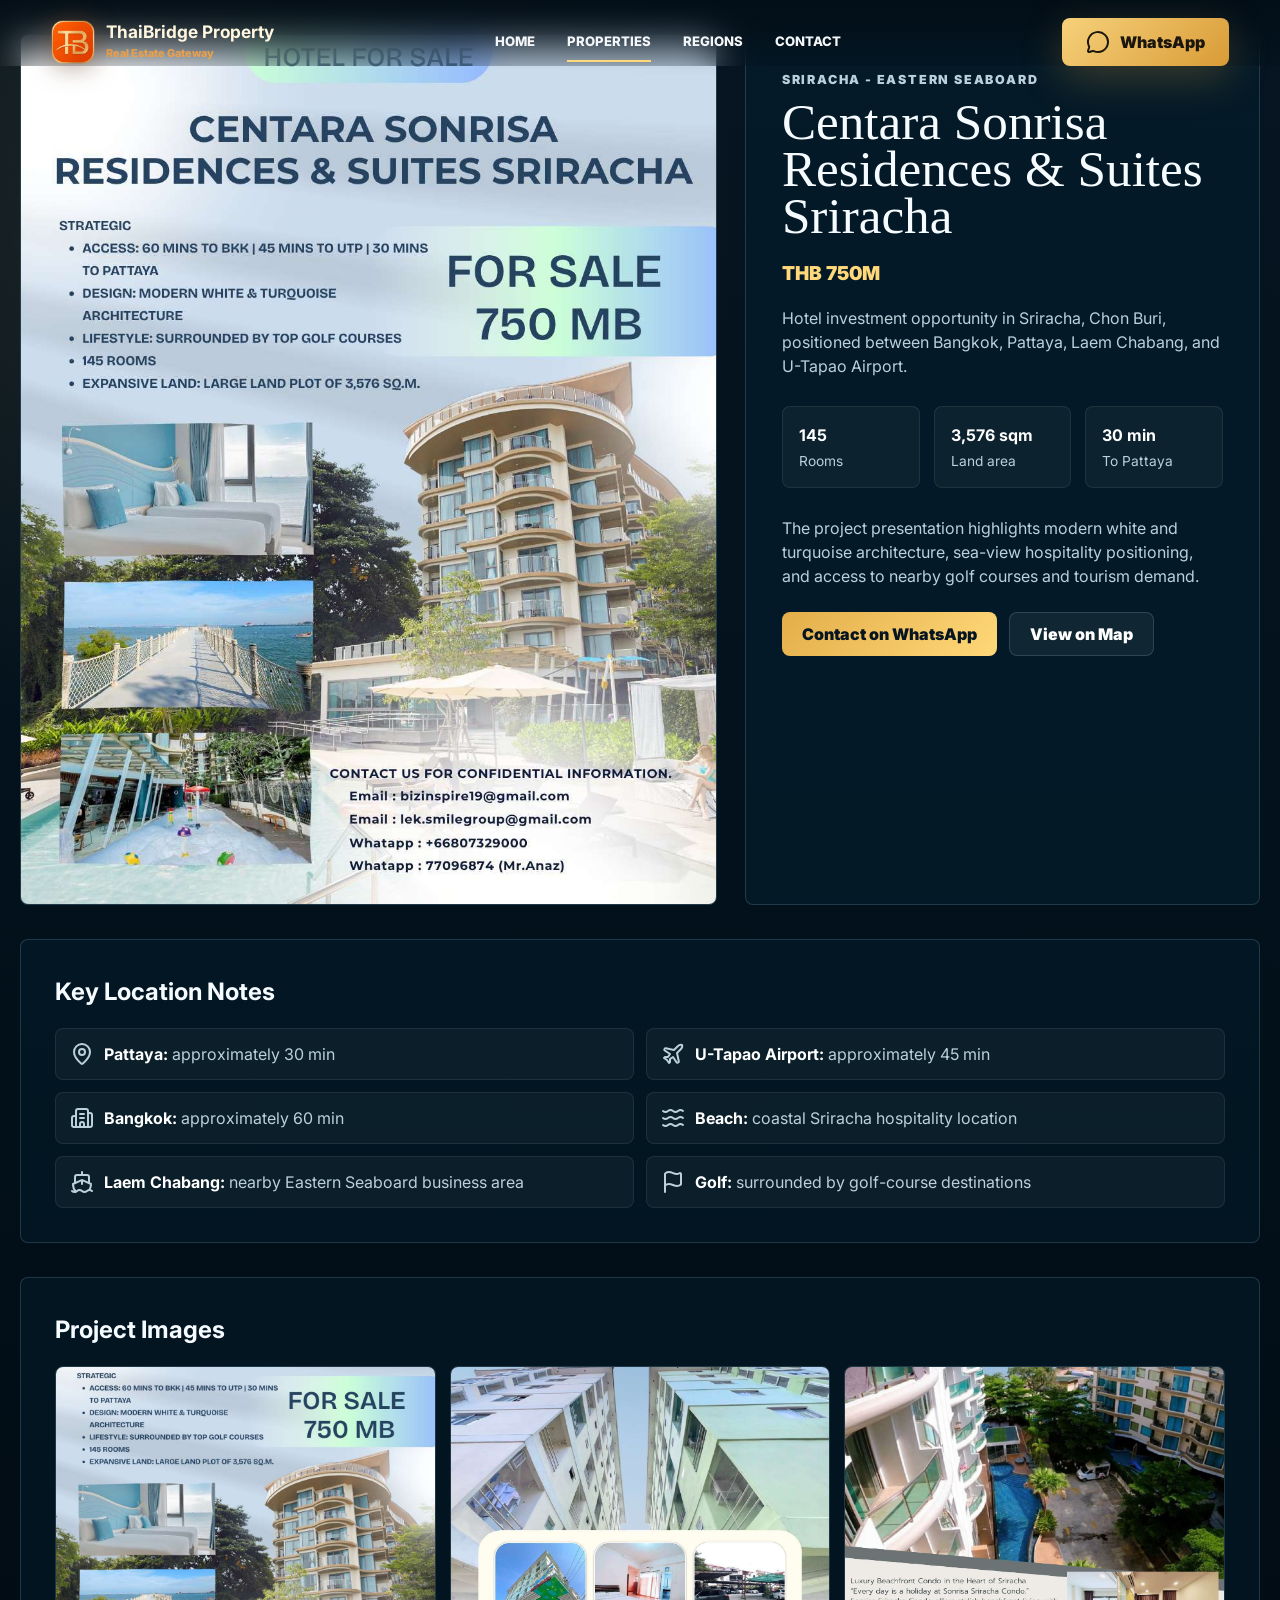
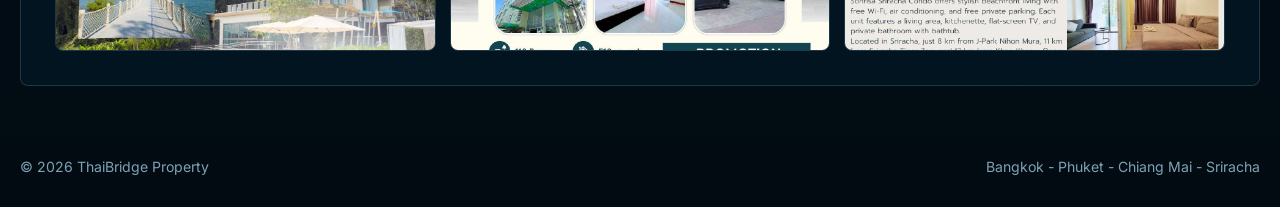
==== commit f28111a1: "Update website" ====
--- a/property-centara-sonrisa.html
+++ b/property-centara-sonrisa.html
@@ -3,7 +3,8 @@
 <head>
   <meta charset="UTF-8">
   <meta name="viewport" content="width=device-width, initial-scale=1.0">
-  <title>Centara Sonrisa Residences & Suites | ThaiHub</title>
+  <title>Centara Sonrisa Residences & Suites | ThaiBridge Property</title>
+  <link rel="icon" href="assets/logo-icon.png">
   <link rel="preconnect" href="https://fonts.googleapis.com">
   <link rel="preconnect" href="https://fonts.gstatic.com" crossorigin>
   <link href="https://fonts.googleapis.com/css2?family=Cairo:wght@400;600;700;800&family=Cormorant+Garamond:wght@600;700&family=Inter:wght@400;500;600;700;800&family=Noto+Sans+Thai:wght@400;600;700&display=swap" rel="stylesheet">
@@ -11,9 +12,12 @@
 </head>
 <body class="property-detail-page">
   <header class="site-header detail-header">
-    <a class="brand" href="index.html">
-      <img class="brand-logo brand-logo-main" src="assets/logo-main.png" alt="Thai Bridge Property">
-      <img class="brand-logo brand-logo-icon" src="assets/logo-icon.png" alt="" aria-hidden="true">
+    <a class="brand" href="index.html" aria-label="ThaiBridge Property home">
+      <img class="brand-icon" src="assets/logo-icon.png" alt="" aria-hidden="true">
+      <span class="brand-copy">
+        <strong>ThaiBridge Property</strong>
+        <small>Real Estate Gateway</small>
+      </span>
     </a>
     <nav class="main-nav" aria-label="Primary">
       <a href="index.html#home">Home</a>
@@ -21,7 +25,7 @@
       <a href="index.html#regions">Regions</a>
       <a href="index.html#contact">Contact</a>
     </nav>
-    <a class="primary-action" href="https://wa.me/66644462456?text=Hello%20ThaiHub%2C%20I%20want%20details%20about%20Centara%20Sonrisa%20Residences%20and%20Suites." target="_blank" rel="noreferrer">
+    <a class="primary-action" href="https://wa.me/66644462456?text=Hello%20ThaiBridge%20Property%2C%20I%20want%20details%20about%20Centara%20Sonrisa%20Residences%20and%20Suites." target="_blank" rel="noreferrer">
       <i data-lucide="message-circle"></i>
       WhatsApp
     </a>
@@ -30,7 +34,7 @@
   <main class="detail-main">
     <section class="detail-hero container">
       <div class="detail-media">
-        <img src="assets/projects/centara-p1-1.jpg" alt="Centara Sonrisa Residences and Suites Sriracha exterior">
+        <img src="assets/projects/centara-p1-1.jpg" alt="Centara Sonrisa Residences and Suites Sriracha exterior" loading="eager" decoding="async">
       </div>
       <div class="detail-panel">
         <p class="eyebrow">Sriracha - Eastern Seaboard</p>
@@ -50,7 +54,7 @@
           sea-view hospitality positioning, and access to nearby golf courses and tourism demand.
         </p>
         <div class="detail-actions">
-          <a class="primary" href="https://wa.me/66644462456?text=Hello%20ThaiHub%2C%20I%20want%20details%20about%20Centara%20Sonrisa%20Residences%20and%20Suites." target="_blank" rel="noreferrer">Contact on WhatsApp</a>
+          <a class="primary" href="https://wa.me/66644462456?text=Hello%20ThaiBridge%20Property%2C%20I%20want%20details%20about%20Centara%20Sonrisa%20Residences%20and%20Suites." target="_blank" rel="noreferrer">Contact on WhatsApp</a>
           <a class="secondary" href="index.html?property=project-centara-sonrisa#regions">View on Map</a>
         </div>
       </div>
@@ -71,15 +75,15 @@
     <section class="detail-section container">
       <h2>Project Images</h2>
       <div class="detail-gallery">
-        <img src="assets/projects/centara-p1-1.jpg" alt="Centara Sonrisa project exterior">
-        <img src="assets/projects/centara-p2-1.jpg" alt="Centara Sonrisa presentation page">
-        <img src="assets/projects/centara-p3-1.jpg" alt="Centara Sonrisa facilities and location">
+        <img src="assets/projects/centara-p1-1.jpg" alt="Centara Sonrisa project exterior" loading="lazy" decoding="async">
+        <img src="assets/projects/centara-p2-1.jpg" alt="Centara Sonrisa presentation page" loading="lazy" decoding="async">
+        <img src="assets/projects/centara-p3-1.jpg" alt="Centara Sonrisa facilities and location" loading="lazy" decoding="async">
       </div>
     </section>
   </main>
 
   <footer class="site-footer">
-    <span>© 2026 ThaiHub Real Estate Gateway</span>
+    <span>© 2026 ThaiBridge Property</span>
     <span>Bangkok - Phuket - Chiang Mai - Sriracha</span>
   </footer>
   <script src="assets/lucide.min.js"></script>
--- a/styles.css
+++ b/styles.css
@@ -110,43 +110,51 @@
 .brand {
   display: inline-flex;
   align-items: center;
-  gap: 10px;
+  gap: 11px;
   min-width: max-content;
   letter-spacing: 0;
 }
 
+.brand-icon {
+  display: block;
+  width: 44px;
+  height: 44px;
+  flex: 0 0 44px;
+  object-fit: contain;
+  filter:
+    drop-shadow(0 0 12px rgba(243, 120, 41, 0.22))
+    drop-shadow(0 4px 12px rgba(0, 0, 0, 0.28));
+  image-rendering: auto;
+}
+
+.brand-copy {
+  display: grid;
+  gap: 3px;
+}
+
 .brand-logo {
-  display: block;
+  display: none;
   width: auto;
   object-fit: contain;
   image-rendering: auto;
 }
 
-.brand-logo-main {
-  height: 58px;
-  max-width: 230px;
-}
-
-.brand-logo-icon {
-  display: none;
-  height: 44px;
-  max-width: 44px;
-}
-
 .brand strong {
   display: block;
-  font-size: clamp(1.16rem, 1.8vw, 1.46rem);
-  line-height: 1;
-  text-transform: uppercase;
-  letter-spacing: 2px;
+  color: #fff7df;
+  font-size: clamp(1rem, 1.35vw, 1.18rem);
+  line-height: 1.02;
+  text-transform: none;
+  letter-spacing: 0;
 }
 
 .brand small {
   display: block;
   margin-top: 2px;
-  color: var(--gold-2);
-  font-size: 0.72rem;
-  letter-spacing: 0.4px;
+  color: #eaa04a;
+  font-size: 0.68rem;
+  font-weight: 800;
+  letter-spacing: 0;
 }
 
 .brand-mark {
@@ -692,6 +700,25 @@
     drop-shadow(0 2px 8px rgba(0, 0, 0, 0.46));
 }
 
+.property-marker .property-marker-diamond,
+.property-marker .property-marker-dot {
+  transform-box: fill-box;
+  transform-origin: center;
+  transition: transform 150ms ease;
+}
+
+.property-marker:hover .property-marker-diamond,
+.property-marker:focus .property-marker-diamond,
+.property-marker.focused .property-marker-diamond {
+  transform: scale(1.08);
+}
+
+.property-marker:hover .property-marker-dot,
+.property-marker:focus .property-marker-dot,
+.property-marker.focused .property-marker-dot {
+  transform: scale(1.08);
+}
+
 .property-marker.focused {
   filter: drop-shadow(0 0 16px rgba(255, 216, 121, 0.95));
 }
@@ -742,7 +769,7 @@
 }
 
 .map-hover-card[data-marker-type="property"] {
-  width: 220px;
+  width: 272px;
   border-color: rgba(255, 216, 121, 0.48);
   background: rgba(3, 24, 38, 0.96);
 }
@@ -773,11 +800,20 @@
   transform: translate(-50%, 12px) scale(1);
 }
 
-.map-hover-card img {
+.map-hover-card img,
+.tooltip-image {
   width: 100%;
   height: 96px;
   object-fit: cover;
   display: block;
+}
+
+.map-hover-card[data-marker-type="property"] .tooltip-image {
+  width: calc(100% - 18px);
+  height: auto;
+  aspect-ratio: 16 / 9;
+  margin: 9px 9px 0;
+  border-radius: 8px;
 }
 
 .map-hover-card span,
@@ -804,10 +840,30 @@
 
 .map-hover-card small {
   padding-top: 5px;
-  padding-bottom: 12px;
+  padding-bottom: 8px;
   color: var(--muted);
   font-size: 0.78rem;
   line-height: 1.35;
+}
+
+.tooltip-features,
+.tooltip-price {
+  margin: 0;
+  padding-inline: 14px;
+}
+
+.tooltip-features {
+  padding-bottom: 7px;
+  color: #e4f1f5;
+  font-size: 0.75rem;
+  line-height: 1.35;
+}
+
+.tooltip-price {
+  padding-bottom: 12px;
+  color: var(--gold-2);
+  font-size: 0.8rem;
+  font-weight: 900;
 }
 
 .tooltip-actions {
@@ -838,7 +894,7 @@
 }
 
 .map-hover-card[data-marker-type="property"] .tooltip-actions {
-  padding-top: 2px;
+  padding-top: 0;
 }
 
 .map-hover-card[data-marker-type="property"] .tooltip-action.whatsapp {
@@ -1545,14 +1601,18 @@
     padding: 14px 16px;
   }
 
-  .brand-logo-main {
-    display: none;
-  }
-
-  .brand-logo-icon {
-    display: block;
-    height: 42px;
-    max-width: 42px;
+  .brand-icon {
+    width: 40px;
+    height: 40px;
+    flex-basis: 40px;
+  }
+
+  .brand strong {
+    font-size: 0.98rem;
+  }
+
+  .brand small {
+    font-size: 0.62rem;
   }
 
   .menu-toggle {
@@ -1668,6 +1728,8 @@
 
   .map-hover-card[data-marker-type="property"] {
     width: min(100% - 28px, 310px);
+    max-height: min(58vh, 390px);
+    overflow-y: auto;
   }
 
   .map-zoom-controls {
@@ -1704,6 +1766,29 @@
 }
 
 @media (max-width: 540px) {
+  .brand {
+    gap: 8px;
+  }
+
+  .brand-icon {
+    width: 38px;
+    height: 38px;
+    flex-basis: 38px;
+  }
+
+  .brand-copy {
+    max-width: 118px;
+  }
+
+  .brand strong {
+    font-size: 0.88rem;
+    line-height: 1.05;
+  }
+
+  .brand small {
+    display: none;
+  }
+
   .hero-actions,
   .contact-section {
     align-items: stretch;
